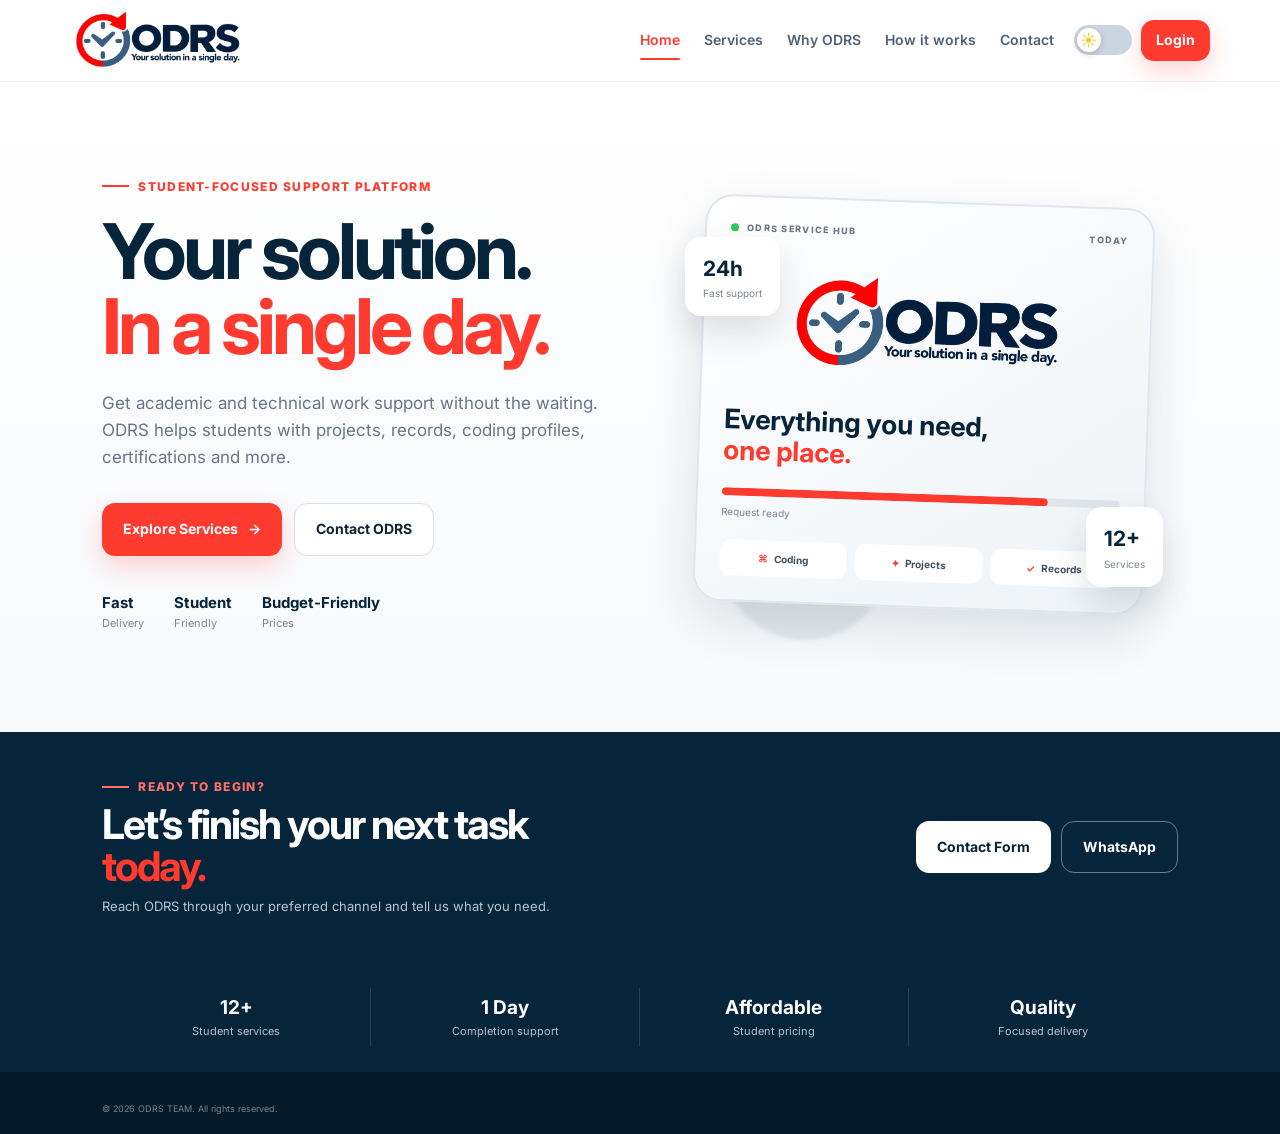
==== index.html @ 4b434875 "Update index.html" ====
<!DOCTYPE html>
<html lang="en">
<head>
  <meta charset="UTF-8" />
  <meta name="viewport" content="width=device-width, initial-scale=1.0" />
  <meta name="description" content="ODRS Team — fast, affordable academic and technical support for students." />
  <title>ODRS TEAM | Home</title>
  <link rel="icon" href="favicon.ico" />
  <link rel="preconnect" href="https://fonts.googleapis.com">
  <link rel="preconnect" href="https://fonts.gstatic.com" crossorigin>
  <link href="https://fonts.googleapis.com/css2?family=Inter:wght@400;500;600;700;800&display=swap" rel="stylesheet">
  <link rel="stylesheet" href="landing.css" />
</head>
<body>
<!-- ODRS OFFICE CLOSED NOTICE -->
<script>
  const SHOW_ODRS_CLOSED_NOTICE = false;
</script>

<div id="odrsClosedNotice" class="odrs-closed-notice"
     style="display: none;">

  <div class="odrs-closed-content">
    <h1>ODRS OFFICE CLOSED</h1>

    <p>Our office is temporarily closed.</p>

    <img
      src="ODRS Office Closed Sign.png"
      alt="ODRS Office Closed Sign"
      class="odrs-closed-image"
    >

    <p class="odrs-closed-message">
      Thank you for your understanding.
    </p>
  </div>

</div>

<script>
  if (SHOW_ODRS_CLOSED_NOTICE) {
    document.getElementById("odrsClosedNotice").style.display = "flex";
  }
</script>
<!-- END -->
  
  
  <header class="site-header" id="top">
    <a class="brand" href="index.html" aria-label="ODRS home">
      <img src="logo.png" id="headerLogo" alt="ODRS logo" />
    </a>

    <nav class="desktop-nav" aria-label="Main navigation">
      <a href="/services">Services</a>
      <a href="/why-odrs">Why ODRS</a>
      <a href="/how-it-works">How it works</a>
      <a href="/contact">Contact</a>
    </nav>

    <div class="header-actions">
      <!-- Dark Mode -->
      <button class="theme-toggle" id="themeToggle" aria-label="Toggle dark mode">
      <span class="toggle-circle"></span>
    </button>
      <!-- Login -->
      <a class="btn btn-primary btn-small"
         href="https://odrs-company-io.vercel.app/login">
         Login
      </a>
      <!-- Mobile Menu -->
      <button class="menu-toggle" id="menuToggle" aria-label="Open menu">☰</button>
    </div>
  </header>

  <main>
    <section class="hero">
      <div class="hero-copy reveal">
        <div class="eyebrow"><span></span>Student-focused support platform</div>
        <h1>Your solution.<br><em>In a single day.</em></h1>
        <p>Get academic and technical work support without the waiting. ODRS helps students with projects, records, coding profiles, certifications and more.</p>

        <div class="hero-buttons">
          <a class="btn btn-primary" href="services.html">Explore Services <span>→</span></a>
          <a class="btn btn-ghost" href="contact.html">Contact ODRS</a>
        </div>

        <div class="trust-row">
          <div><strong>Fast</strong><span>Delivery</span></div>
          <div><strong>Student</strong><span>Friendly</span></div>
          <div><strong>Budget-Friendly</strong><span>Prices</span></div>
        </div>
      </div>

      <div class="hero-visual reveal">
        <div class="orb orb-one"></div>
        <div class="orb orb-two"></div>

        <div class="hero-card main-card">
          <div class="card-top">
            <span class="status-dot"></span>
            <span>ODRS SERVICE HUB</span>
            <span class="mini-date">TODAY</span>
          </div>

          <div class="hero-logo-wrap">
            <img src="logo.png" id="heroLogo" alt="ODRS" />
          </div>

          <h3>Everything you need,<br><span>one place.</span></h3>
          <div class="progress"><span style="width:82%"></span></div>
          <div class="progress-label"><span>Request ready</span><b>82%</b></div>

          <div class="mini-services">
            <div><span>⌘</span> Coding</div>
            <div><span>✦</span> Projects</div>
            <div><span>✓</span> Records</div>
          </div>
        </div>

        <div class="floating-card float-a">
          <b>24h</b>
          <span>Fast support</span>
        </div>

        <div class="floating-card float-b">
          <b>12+</b>
          <span>Services</span>
        </div>
      </div>
      
    </section>
    <section class="cta" id="contact">
      <div class="cta-inner reveal">
        <div>
          <div class="eyebrow"><span></span> Ready to begin?</div>
          <h2>Let’s finish your next task<br><em>today.</em></h2>
          <p>Reach ODRS through your preferred channel and tell us what you need.</p>
        </div>

        <div class="cta-actions">
          <a class="btn btn-white" href="https://odrs-contact-form.vercel.app/">Contact Form</a>
          <a class="btn btn-outline-white" href="https://wa.me/918940833101" target="_blank" rel="noopener noreferrer">WhatsApp</a>
        </div>
      </div>
    </section>
    
    <section class="stats-strip">
      <div><strong>12+</strong><span>Student services</span></div>
      <div><strong>1 Day</strong><span>Completion support</span></div>
      <div><strong>Affordable</strong><span>Student pricing</span></div>
      <div><strong>Quality</strong><span>Focused delivery</span></div>
    </section>
  </main>

  <footer class="footer">
    <p class="copyright">© 2026 ODRS TEAM. All rights reserved.</p>
  </footer>

  <script src="script.js"></script>
</body>
</html>
---- landing.css ----
:root {
  --navy: #06243a;
  --navy2: #0b314c;
  --red: #ff3b30;
  --red2: #ff5b52;
  --ink: #122235;
  --muted: #687586;
  --bg: #f7f9fc;
  --card: #fff;
  --line: #e6ebf1;
  --shadow: 0 22px 55px rgba(8, 31, 49, 0.11);
  --radius: 22px;
}

* {
  box-sizing: border-box;
}

html {
  scroll-behavior: smooth;
}

body {
  margin: 0;
  font-family: Inter, Arial, sans-serif;
  color: var(--ink);
  background: var(--bg);
  line-height: 1.6;
}

a {
  text-decoration: none;
  color: inherit;
}

button {
  font: inherit;
}

/* =========================
   HEADER
========================= */

.site-header {
  position: sticky;
  top: 0;
  z-index: 50;
  height: 82px;
  display: flex;
  align-items: center;
  justify-content: space-between;
  padding: 0 5.5%;
  background: rgba(255, 255, 255, 0.9);
  backdrop-filter: blur(18px);
  border-bottom: 1px solid rgba(230, 235, 241, 0.75);
}

.brand img {
  width: 175px;
  height: auto;
  display: block;
}

.desktop-nav {
  display: flex;
  gap: 24px;
  margin-left: auto;
  margin-right: 20px;
}

.desktop-nav a {
  font-size: 14px;
  font-weight: 600;
  color: #526174;
  transition: 0.2s;
}

.desktop-nav a:hover {
  color: var(--red);
}

.header-actions {
  display: flex;
  align-items: center;
  gap: 9px;
}

.menu-toggle {
  display: none;
  border: 0;
  background: transparent;
  cursor: pointer;
  font-size: 25px;
  padding: 0;
}

/* =========================
   BUTTONS
========================= */

.btn {
  display: inline-flex;
  align-items: center;
  justify-content: center;
  gap: 10px;
  border-radius: 13px;
  padding: 14px 21px;
  font-weight: 700;
  font-size: 14px;
  transition:
    transform 0.2s,
    box-shadow 0.2s,
    background 0.2s;
}

.btn:hover {
  transform: translateY(-2px);
}

.btn-primary {
  background: var(--red);
  color: #fff;
  box-shadow: 0 10px 25px rgba(255, 59, 48, 0.22);
}

.btn-primary:hover {
  background: #ed2d23;
}

.btn-small {
  padding: 9px 15px;
}

.btn-ghost {
  border: 1px solid #d7dfe7;
  background: #fff;
}

.btn-white {
  background: #fff;
  color: var(--navy);
}

.btn-outline-white {
  border: 1px solid rgba(255, 255, 255, 0.4);
  color: #fff;
}

/* =========================
   HERO
========================= */

.hero {
  min-height: 650px;
  display: grid;
  grid-template-columns: 1.02fr 0.98fr;
  align-items: center;
  gap: 40px;
  padding: 70px 8% 75px;
  overflow: hidden;
  background: linear-gradient(180deg, #fff 0%, #f7f9fc 100%);
}

.eyebrow {
  display: flex;
  align-items: center;
  gap: 9px;
  color: var(--red);
  font-size: 12px;
  font-weight: 800;
  letter-spacing: 1.3px;
  text-transform: uppercase;
}

.eyebrow span {
  width: 27px;
  height: 2px;
  background: var(--red);
  display: inline-block;
}

.hero h1 {
  font-size: clamp(48px, 6vw, 82px);
  line-height: 0.98;
  letter-spacing: -4px;
  margin: 18px 0 25px;
  color: var(--navy);
}

em {
  font-style: normal;
  color: var(--red);
}

.hero-copy > p {
  max-width: 590px;
  color: var(--muted);
  font-size: 17px;
}

.hero-buttons {
  display: flex;
  gap: 12px;
  margin: 32px 0;
}

.trust-row {
  display: flex;
  gap: 30px;
  margin-top: 35px;
}

.trust-row div {
  display: flex;
  flex-direction: column;
}

.trust-row strong {
  font-size: 15px;
  color: var(--navy);
}

.trust-row span {
  font-size: 11px;
  color: #7b8795;
}

/* =========================
   HERO VISUAL
========================= */

.hero-visual {
  height: 480px;
  position: relative;
  display: flex;
  align-items: center;
  justify-content: center;
}

.orb {
  position: absolute;
  border-radius: 50%;
  filter: blur(2px);
}

.orb-one {
  width: 360px;
  height: 360px;
  background: rgba(255, 59, 48, 0.09);
  top: 50px;
  right: 30px;
}

.orb-two {
  width: 170px;
  height: 170px;
  background: rgba(6, 36, 58, 0.08);
  bottom: 5px;
  left: 50px;
}

.hero-card {
  position: relative;
  z-index: 2;
}

.main-card {
  width: min(450px, 90%);
  padding: 24px;
  border: 2px solid #dfe6ee;
  border-radius: 28px;
  background: linear-gradient(145deg, #fff, #eef3f7);
  box-shadow: 0 20px 50px rgba(8, 31, 49, 0.12);
  transform: rotate(2deg);
}

.card-top {
  display: flex;
  align-items: center;
  gap: 8px;
  font-size: 9px;
  font-weight: 800;
  letter-spacing: 1.3px;
  color: #6d7885;
}

.status-dot {
  width: 8px;
  height: 8px;
  border-radius: 50%;
  background: #35c759;
}

.mini-date {
  margin-left: auto;
}

.hero-logo-wrap {
  height: 145px;
  display: flex;
  align-items: center;
  justify-content: center;
  margin: 12px 0;
}

.hero-logo-wrap img {
  width: 280px;
  max-width: 90%;
  height: auto;
}

.main-card h3 {
  font-size: 27px;
  line-height: 1.15;
  color: var(--navy);
  margin: 8px 0 22px;
}

.main-card h3 span {
  color: var(--red);
}

.progress {
  height: 8px;
  border-radius: 20px;
  background: #dfe5ea;
  overflow: hidden;
}

.progress span {
  height: 100%;
  display: block;
  background: var(--red);
  border-radius: 20px;
}

.progress-label {
  display: flex;
  justify-content: space-between;
  margin: 8px 0 20px;
  font-size: 10px;
  color: #788493;
}

.mini-services {
  display: grid;
  grid-template-columns: repeat(3, 1fr);
  gap: 8px;
}

.mini-services div {
  padding: 10px 8px;
  background: #fff;
  border-radius: 11px;
  font-size: 10px;
  font-weight: 700;
  color: #425162;
  text-align: center;
}

.mini-services span {
  color: var(--red);
  margin-right: 4px;
}

/* =========================
   FLOATING CARDS
========================= */

.floating-card {
  position: absolute;
  z-index: 4;
  padding: 15px 18px;
  border-radius: 16px;
  background: #fff;
  box-shadow: 0 16px 35px rgba(8, 31, 49, 0.13);
  display: flex;
  flex-direction: column;
}

.floating-card b {
  font-size: 21px;
  color: var(--navy);
}

.floating-card span {
  font-size: 10px;
  color: #7a8793;
}

.float-a {
  top: 72px;
  left: 15px;
}

.float-b {
  bottom: 58px;
  right: 15px;
}

/* =========================
   STATS
========================= */

.stats-strip {
  display: grid;
  grid-template-columns: repeat(4, 1fr);
  padding: 26px 8%;
  background: var(--navy);
  color: #fff;
}

.stats-strip div {
  padding: 5px 25px;
  border-right: 1px solid rgba(255, 255, 255, 0.13);
  display: flex;
  flex-direction: column;
  align-items: center;
}

.stats-strip div:last-child {
  border: 0;
}

.stats-strip strong {
  font-size: 19px;
}

.stats-strip span {
  font-size: 11px;
  color: #b6c3cf;
}

/* =========================
   GENERAL SECTIONS
========================= */

.section {
  padding: 105px 8%;
}

.section-heading {
  display: flex;
  justify-content: space-between;
  align-items: end;
  gap: 40px;
  margin-bottom: 48px;
}

.section-heading h2,
.why-copy h2 {
  font-size: clamp(35px, 4vw, 54px);
  line-height: 1.04;
  letter-spacing: -2.5px;
  margin: 12px 0 0;
  color: var(--navy);
}

.section-heading > p {
  max-width: 430px;
  color: var(--muted);
  font-size: 14px;
}

/* =========================
   SERVICES
========================= */

.service-grid {
  display: grid;
  grid-template-columns: repeat(4, 1fr);
  gap: 18px;
}

.service-card {
  min-height: 245px;
  position: relative;
  padding: 27px;
  border-radius: var(--radius);
  background: var(--card);
  border: 1px solid var(--line);
  box-shadow: 0 8px 30px rgba(8, 31, 49, 0.04);
  transition: 0.25s;
  overflow: hidden;
}

.service-card:hover {
  transform: translateY(-6px);
  box-shadow: var(--shadow);
  border-color: #dce4eb;
}

.service-card.featured {
  background: var(--navy);
  color: #fff;
}

.service-card.featured h3,
.service-card.featured p {
  color: #fff;
}

.service-card.featured p {
  color: #bdcbd6;
}

.service-icon {
  width: 46px;
  height: 46px;
  display: flex;
  align-items: center;
  justify-content: center;
  border-radius: 14px;
  background: #fff0ef;
  color: var(--red);
  font-size: 21px;
  font-weight: 800;
}

.featured .service-icon {
  background: rgba(255, 255, 255, 0.1);
}

.service-no {
  position: absolute;
  right: 25px;
  top: 28px;
  font-size: 10px;
  font-weight: 800;
  color: #9aa6b2;
}

.featured .service-no {
  color: #7e96a9;
}

.service-card h3 {
  margin: 28px 0 8px;
  font-size: 18px;
  color: var(--navy);
}

.service-card p {
  font-size: 12px;
  color: var(--muted);
  margin: 0 0 18px;
}

.service-card a {
  font-size: 11px;
  font-weight: 800;
  color: var(--red);
}

/* =========================
   WHY SECTION
========================= */

.why {
  display: grid;
  grid-template-columns: 0.9fr 1.1fr;
  align-items: center;
  gap: 100px;
  background: #fff;
}

.why-visual {
  min-height: 470px;
  position: relative;
  display: flex;
  align-items: center;
  justify-content: center;
}

.why-logo {
  width: 390px;
  height: 390px;
  object-fit: contain;
  display: block;
}

.why-badge {
  position: absolute;
  right: 3%;
  bottom: 45px;
  z-index: 5;

  display: flex;
  flex-direction: column;
  align-items: center;

  padding: 10px 22px 12px;
  border-radius: 8px;

  background: var(--red);
  color: #fff;

  transform: rotate(-6deg);

  box-shadow: 0 14px 28px rgba(255, 59, 48, 0.28);
}

/* ONE DAY */
.why-badge small {
  background: #fff;
  color: var(--navy);

  padding: 5px 18px;
  border-radius: 6px;

  font-size: 12px;
  font-weight: 800;
  letter-spacing: 1px;

  margin-bottom: 3px;

  transform: rotate(2deg);
}

/* ONE SOLUTION */
.why-badge strong {
  font-size: 20px;
  font-weight: 900;
  letter-spacing: -0.5px;
  white-space: nowrap;
}

.why-copy > p {
  max-width: 560px;
  color: var(--muted);
  font-size: 14px;
  margin: 22px 0 30px;
}

.benefit {
  display: flex;
  gap: 22px;
  padding: 19px 0;
  border-top: 1px solid var(--line);
}

.benefit > span {
  font-size: 11px;
  font-weight: 800;
  color: var(--red);
  padding-top: 4px;
}

.benefit h3 {
  margin: 0 0 3px;
  font-size: 15px;
  color: var(--navy);
}

.benefit p {
  margin: 0;
  font-size: 12px;
  color: var(--muted);
}

/* =========================
   CENTERED SECTION
========================= */

.centered {
  display: block;
  text-align: center;
}

.centered .eyebrow {
  justify-content: center;
}

.centered > p {
  margin: 18px auto 0;
}

/* =========================
   PROCESS
========================= */

.process {
  background: var(--bg);
}

.steps {
  display: grid;
  grid-template-columns: repeat(3, 1fr);
  gap: 20px;
  max-width: 1000px;
  margin: auto;
}

.step {
  position: relative;
  padding: 35px;
  border-radius: 20px;
  background: #fff;
  border: 1px solid var(--line);
}

.step span {
  font-size: 11px;
  font-weight: 800;
  color: var(--red);
}

.step h3 {
  color: var(--navy);
  font-size: 18px;
  margin: 28px 0 7px;
}

.step p {
  font-size: 12px;
  color: var(--muted);
  margin: 0;
}

/* =========================
   CTA
========================= */

.cta {
  padding: 45px 8%;
  background: var(--navy);
}

.cta-inner {
  max-width: 1150px;
  margin: auto;
  display: flex;
  align-items: center;
  justify-content: space-between;
  gap: 30px;
}

.cta h2 {
  font-size: clamp(30px, 3.2vw, 45px);
  line-height: 1.02;
  letter-spacing: -2px;
  color: #fff;
  margin: 8px 0;
}

.cta p {
  color: #b7c5d0;
  font-size: 13px;
  margin: 8px 0 0;
}

.cta .eyebrow {
  color: #ff7168;
}

.cta .eyebrow span {
  background: #ff7168;
}

.cta-actions {
  display: flex;
  gap: 10px;
}

/* =========================
   FOOTER
========================= */

.footer {
  padding: 25px 8% 18px;
  background: #041a2a;
  color: #fff;
  display: grid;
  grid-template-columns: 1fr 1fr;
  gap: 20px;
}

.footer-brand img {
  width: 110px;
  filter: brightness(0) invert(1);
  opacity: 0.95;
}

.footer-brand p {
  font-size: 10px;
  color: #9caebb;
}

.footer-links {
  display: flex;
  justify-content: flex-end;
  align-items: start;
  gap: 20px;
  flex-wrap: wrap;
}

.footer-links a {
  font-size: 10px;
  color: #b8c5d0;
}

.copyright {
  grid-column: 1 / -1;
  border-top: none;
  padding-top: 5px;
  margin: 0;
  color: #718594;
  font-size: 9px;
}

/* =========================
   ANIMATION
========================= */

.reveal {
  opacity: 0;
  transform: translateY(24px);
  transition:
    opacity 0.7s ease,
    transform 0.7s ease;
}

.reveal.visible {
  opacity: 1;
  transform: none;
}

/* =========================
   DARK MODE
========================= */

body.dark {
  --bg: #081723;
  --card: #0e2434;
  --ink: #edf4f8;
  --muted: #9badba;
  --line: #1c3445;
}

body.dark .site-header {
  background: rgba(6, 24, 36, 0.9);
  border-color: #1c3445;
}

body.dark .desktop-nav a,
body.dark .theme-toggle {
  color: #bdcbd4;
}

body.dark .hero {
  background: linear-gradient(180deg, #071a28, #081723);
}

body.dark .btn-ghost {
  background: #0e2434;
  color: #fff;
  border-color: #254052;
}

body.dark .main-card {
  background: linear-gradient(145deg, #102b3e, #0a1e2d);
  border: 2px solid #00d4ff;
  box-shadow: 0 0 25px rgba(0, 212, 255, 0.15);
}

body.dark .mini-services div {
  background: #0a1d2c;
  color: #d7e1e7;
}

body.dark .why {
  background: #0b1d2b;
}

/* =========================
   RESPONSIVE — TABLET
========================= */

@media (max-width: 1000px) {
  .desktop-nav {
    gap: 14px;
    margin-right: 10px;
  }

  .hero {
    grid-template-columns: 1fr;
    padding-top: 55px;
  }

  .hero-copy {
    text-align: center;
  }

  .hero-copy .eyebrow,
  .trust-row {
    justify-content: center;
  }

  .hero-copy > p {
    margin-left: auto;
    margin-right: auto;
  }

  .hero-buttons {
    justify-content: center;
  }

  .hero-visual {
    height: 430px;
  }

  .service-grid {
    grid-template-columns: repeat(2, 1fr);
  }

  .why {
    grid-template-columns: 1fr;
    gap: 30px;
  }

  .why-visual {
    min-height: 400px;
  }

  .why-copy {
    max-width: 700px;
    margin: auto;
  }

  .cta-inner {
    display: block;
    text-align: center;
  }

  .cta-actions {
    justify-content: center;
    margin-top: 28px;
  }
}

/* =========================
   RESPONSIVE — MOBILE
========================= */

@media (max-width: 700px) {
  .site-header {
    height: 68px;
    padding: 0 5%;
  }

  .desktop-nav {
    display: none;
  }

  .menu-toggle {
    display: block;
  }

  .header-actions .btn {
    display: inline-flex;
    padding: 9px 14px;
    font-size: 13px;
  }

  .theme-toggle {
    display: block;
    width: 58px;
    height: 30px;
  }
  
  .hero {
    padding: 48px 5% 55px;
  }

  .hero h1 {
    font-size: 52px;
    letter-spacing: -3px;
  }

  .hero-copy > p {
    font-size: 15px;
  }

  .trust-row {
    gap: 18px;
  }

  .hero-visual {
    height: 390px;
  }

  .main-card {
    width: 92%;
  }

  .float-a {
    left: 0;
    top: 25px;
  }

  .float-b {
    right: 0;
    bottom: 20px;
  }

  .stats-strip {
    grid-template-columns: repeat(2, 1fr);
    padding: 18px 5%;
  }

  .stats-strip div {
    border: 0;
    padding: 10px;
  }

  .section {
    padding: 75px 5%;
  }

  .section-heading {
    display: block;
  }

  .section-heading > p {
    margin-top: 20px;
  }

  .service-grid {
    grid-template-columns: 1fr;
  }

  .why-visual {
    min-height: 350px;
  }

  .why-logo {
    width: 280px;
    height: 280px;
  }
  
  .why-badge {
    right: 0;
    bottom: 15px;
    padding: 8px 16px 10px;
  }

  .why-badge small {
    font-size: 9px;
    padding: 4px 12px;
  }

  .why-badge strong {
    font-size: 15px;
  }

  .steps {
    grid-template-columns: 1fr;
  }

  .cta {
    padding: 60px 5%;
  }

  .footer {
    grid-template-columns: 1fr;
    padding: 40px 5%;
  }

  .footer-links {
    justify-content: flex-start;
  }

  .copyright {
    grid-column: auto;
  }

  .hero-buttons {
    flex-wrap: wrap;
  }
}

/* =========================
   THEME TOGGLE
========================= */

.theme-toggle {
  width: 58px;
  height: 30px;
  padding: 0;
  border: none;
  border-radius: 30px;
  background: #cbd5e1;
  position: relative;
  cursor: pointer;
  flex-shrink: 0;
  transition: background 0.3s ease;
}

/* White circular knob */
.theme-toggle::after {
  content: "☀";
  position: absolute;

  width: 24px;
  height: 24px;

  top: 3px;
  left: 3px;

  display: flex;
  align-items: center;
  justify-content: center;

  border-radius: 50%;
  background: #ffffff;

  color: #facc15;
  font-size: 16px;
  line-height: 1;

  box-shadow: 0 2px 6px rgba(0, 0, 0, 0.18);

  transition:
    transform 0.3s ease,
    color 0.3s ease;
}

/* Remove the old outside icon */
.theme-toggle::before {
  display: none;
}

/* =========================
   DARK MODE
========================= */

body.dark .theme-toggle {
  background: #334155;
}

body.dark .theme-toggle::after {
  content: "☾";
  transform: translateX(28px);
  color: #64748b;
}
/* =========================
   DARK MODE TEXT FIX
========================= */

body.dark {
  color: #ffffff;
}

/* Main hero text */
body.dark .hero-copy h1 {
  color: #ffffff;
}

body.dark .hero-copy h1 em {
  color: #ff3b30;
}

body.dark .hero-copy p {
  color: #b8c7d4;
}

/* Trust row */
body.dark .trust-row strong {
  color: #ffffff;
}

body.dark .trust-row span {
  color: #9badba;
}

/* Hero card */
body.dark .main-card h3 {
  color: #ffffff;
}

body.dark .main-card h3 span {
  color: #ff3b30;
}

body.dark .card-top span {
  color: #9badba;
}

body.dark .progress-label {
  color: #9badba;
}

body.dark .mini-services div {
  color: #ffffff;
}

/* Floating cards */
body.dark .floating-card b {
  color: #06243a;
}

body.dark .floating-card span {
  color: #687586;
}

/* CTA */
body.dark .cta h2 {
  color: #ffffff;
}

body.dark .cta p {
  color: #b8c7d4;
}

/* Stats */
body.dark .stats-strip strong {
  color: #ffffff;
}

body.dark .stats-strip span {
  color: #9badba;
}

/* Navigation */
body.dark .desktop-nav a {
  color: #c5d1da;
}

body.dark .desktop-nav a:hover,
body.dark .desktop-nav a[aria-current="page"] {
  color: #ff3b30 !important;
}

/* =========================
   DARK MODE - TEXT VISIBILITY FIX
========================= */

/* Section main heading */
body.dark .section-heading h2 {
  color: #ffffff !important;
}

body.dark .section-heading h2 em {
  color: #ff3b30 !important;
}

/* Section description */
body.dark .section-heading > p {
  color: #b8c7d4 !important;
}

/* ALL SERVICE CARD HEADINGS */
body.dark .service-card h3 {
  color: #ffffff !important;
}

/* ALL SERVICE CARD DESCRIPTIONS */
body.dark .service-card p {
  color: #b8c7d4 !important;
}

/* Service numbers */
body.dark .service-card .service-no {
  color: #9badba !important;
}

/* Request service links */
body.dark .service-card a {
  color: #ff3b30 !important;
}

/* Service icons/numbers remain visible */
body.dark .service-icon {
  color: #ff3b30 !important;
}

/* =========================
   FINAL WHY SECTION FIX
========================= */

/* Benefit numbers */
.benefit > span {
  font-size: 16px !important;
  font-weight: 800;
  color: var(--red) !important;
  padding-top: 4px;
  min-width: 26px;
}

/* Dark mode benefit numbers */
body.dark .benefit > span {
  color: #ff3b30 !important;
}

/* Dark mode - "Support that keeps things" */
body.dark .why-copy h2 {
  color: #ffffff !important;
}

body.dark .why-copy h2 em {
  color: #ff3b30 !important;
}


/* =========================
   FINAL DARK MODE FIXES
========================= */

/* Red section labels */
body.dark .cta .eyebrow,
body.dark .cta .eyebrow span,
body.dark .section .eyebrow,
body.dark .why .eyebrow {
  color: #ff3b30 !important;
}

body.dark .cta .eyebrow span,
body.dark .section .eyebrow span,
body.dark .why .eyebrow span {
  background: #ff3b30 !important;
}

/* Benefit numbers */
.benefit > span {
  font-size: 16px !important;
  font-weight: 800;
  color: #ff3b30 !important;
  padding-top: 4px;
  min-width: 26px;
}

/* Benefit titles */
body.dark .benefit strong {
  color: #ffffff !important;
}

/* Benefit descriptions */
body.dark .benefit p {
  color: #b8c7d4 !important;
}

/* Support heading */
body.dark .why-copy h2 {
  color: #ffffff !important;
}

body.dark .why-copy h2 em {
  color: #ff3b30 !important;
}






/* FULL-SCREEN ODRS CLOSED NOTICE */
.odrs-closed-notice {
    position: fixed;
    inset: 0;
    z-index: 9999999;

    display: flex;
    align-items: center;
    justify-content: center;

    width: 100%;
    height: 100%;
    padding: 20px;
    box-sizing: border-box;
    overflow-y: auto;

    /* Completely opaque background */
    background: #071b32;
    opacity: 1;
}

/* Notice content */
.odrs-closed-content {
    width: 100%;
    max-width: 1100px;
    margin: auto;
    text-align: center;
    color: #ffffff;
}

.odrs-closed-content h1 {
    color: #ff3838;
    font-size: clamp(26px, 4vw, 52px);
    font-weight: 800;
    margin: 0 0 16px;
}

.odrs-closed-content p {
    color: #ffffff;
    font-size: 18px;
    margin: 12px 0 24px;
}

.odrs-closed-image {
    display: block;
    width: 100%;
    max-width: 1000px;
    max-height: 65vh;
    object-fit: contain;
    margin: 0 auto;
}

@media (max-width: 600px) {
    .odrs-closed-notice {
        padding: 12px;
    }

    .odrs-closed-image {
        max-height: 60vh;
    }
}
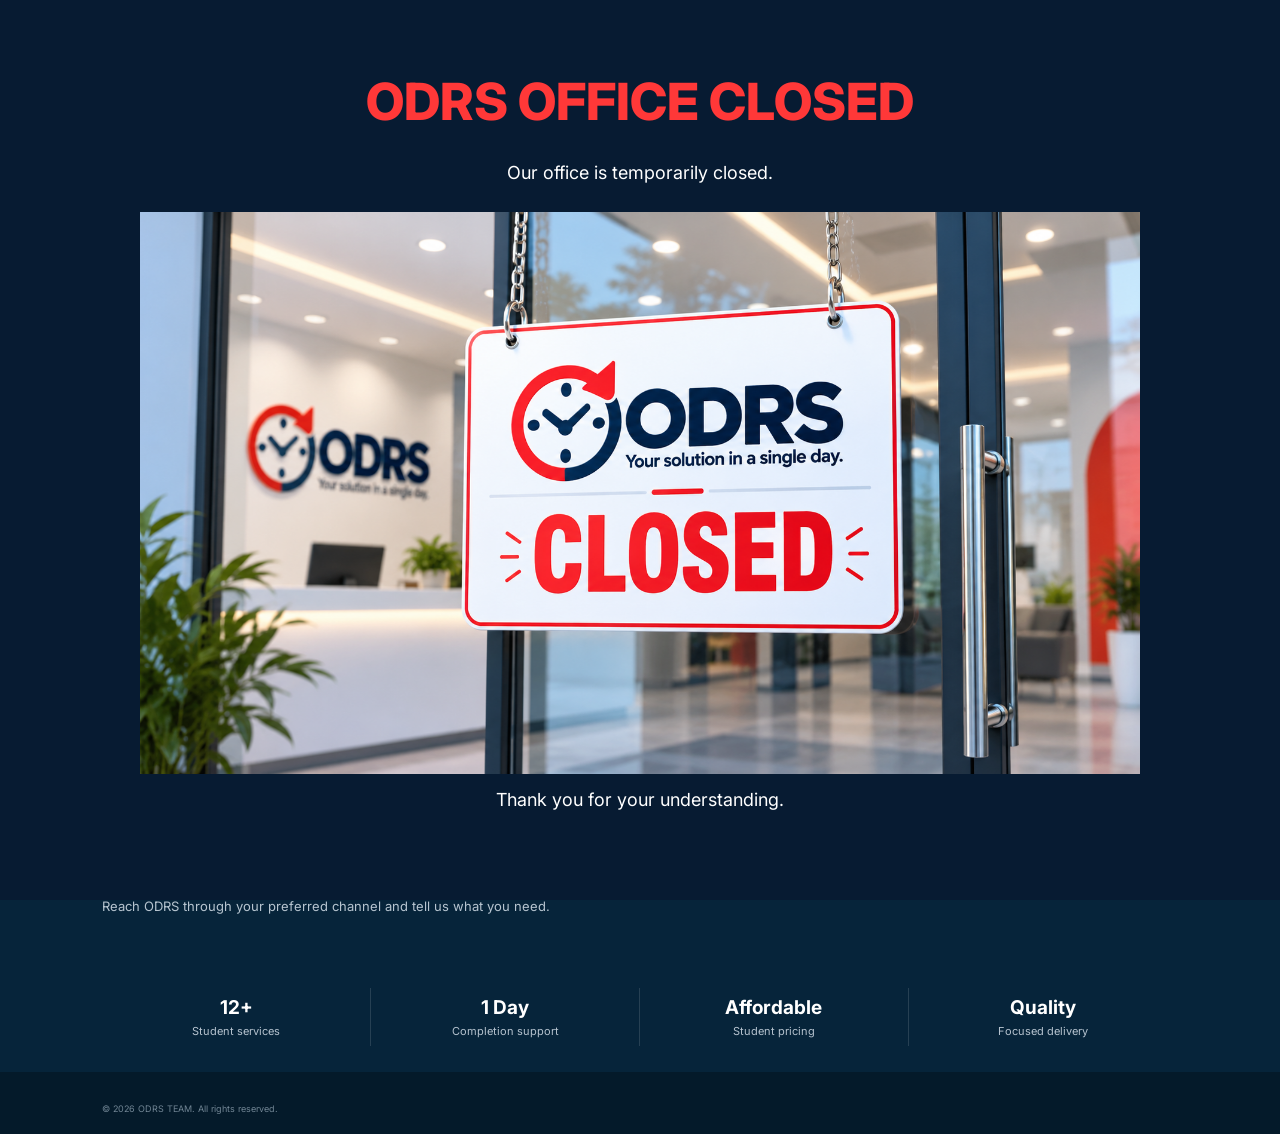
==== commit bf7d8a39: "Update index.html" ====
--- a/index.html
+++ b/index.html
@@ -14,7 +14,7 @@
 <body>
 <!-- ODRS OFFICE CLOSED NOTICE -->
 <script>
-  const SHOW_ODRS_CLOSED_NOTICE = false;
+  const SHOW_ODRS_CLOSED_NOTICE = true;
 </script>
 
 <div id="odrsClosedNotice" class="odrs-closed-notice"
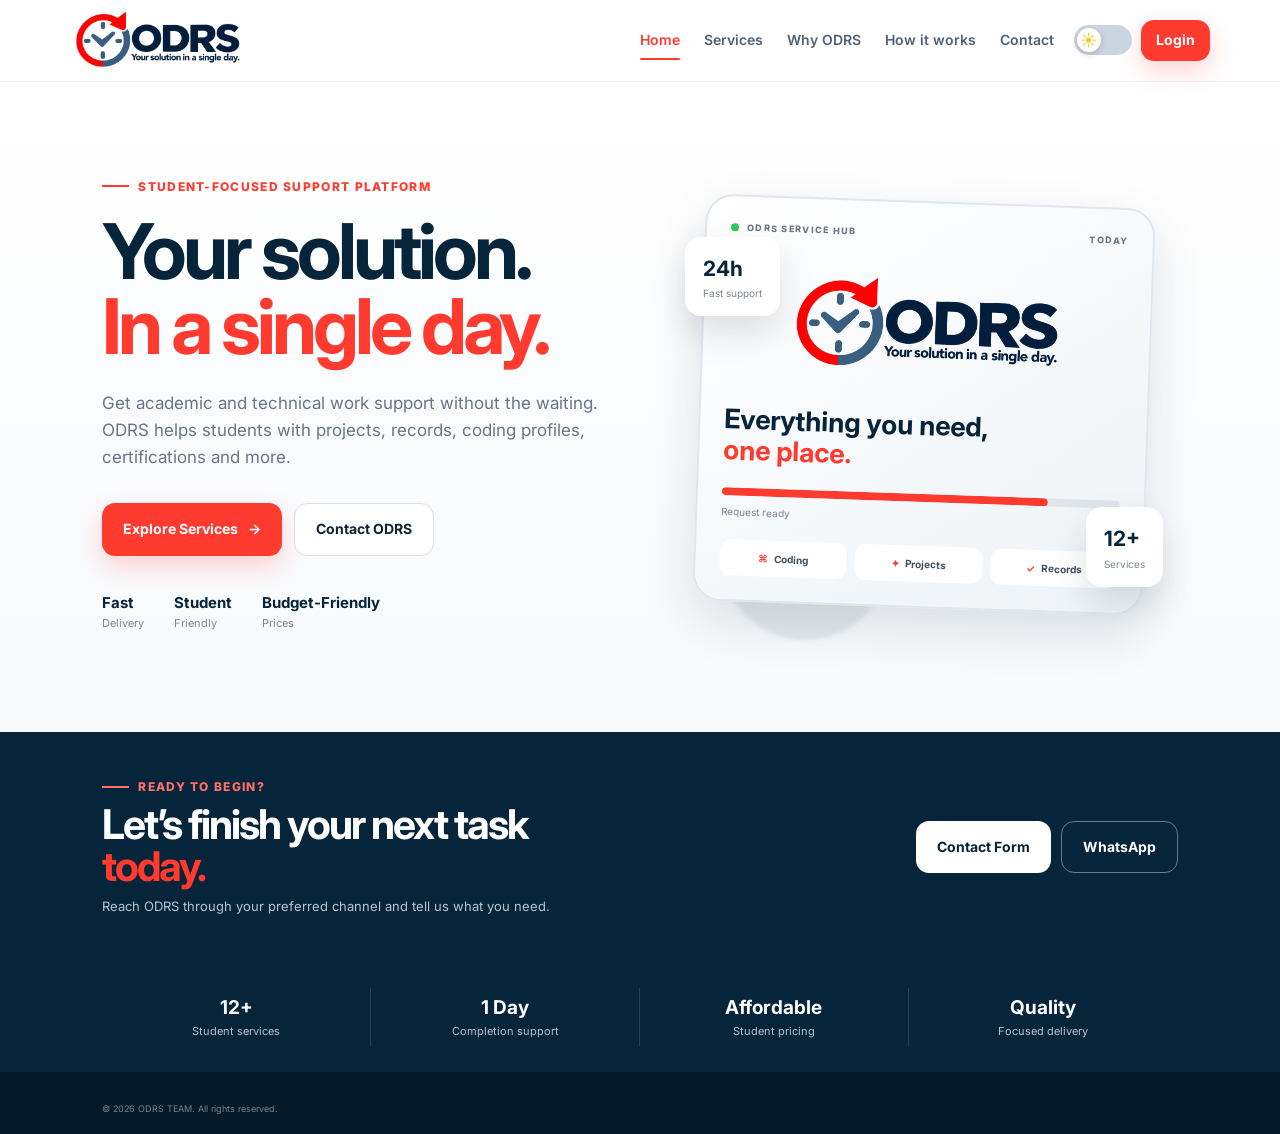
==== commit 71bd2c55: "Update index.html" ====
--- a/index.html
+++ b/index.html
@@ -14,7 +14,7 @@
 <body>
 <!-- ODRS OFFICE CLOSED NOTICE -->
 <script>
-  const SHOW_ODRS_CLOSED_NOTICE = true;
+  const SHOW_ODRS_CLOSED_NOTICE = false;
 </script>
 
 <div id="odrsClosedNotice" class="odrs-closed-notice"
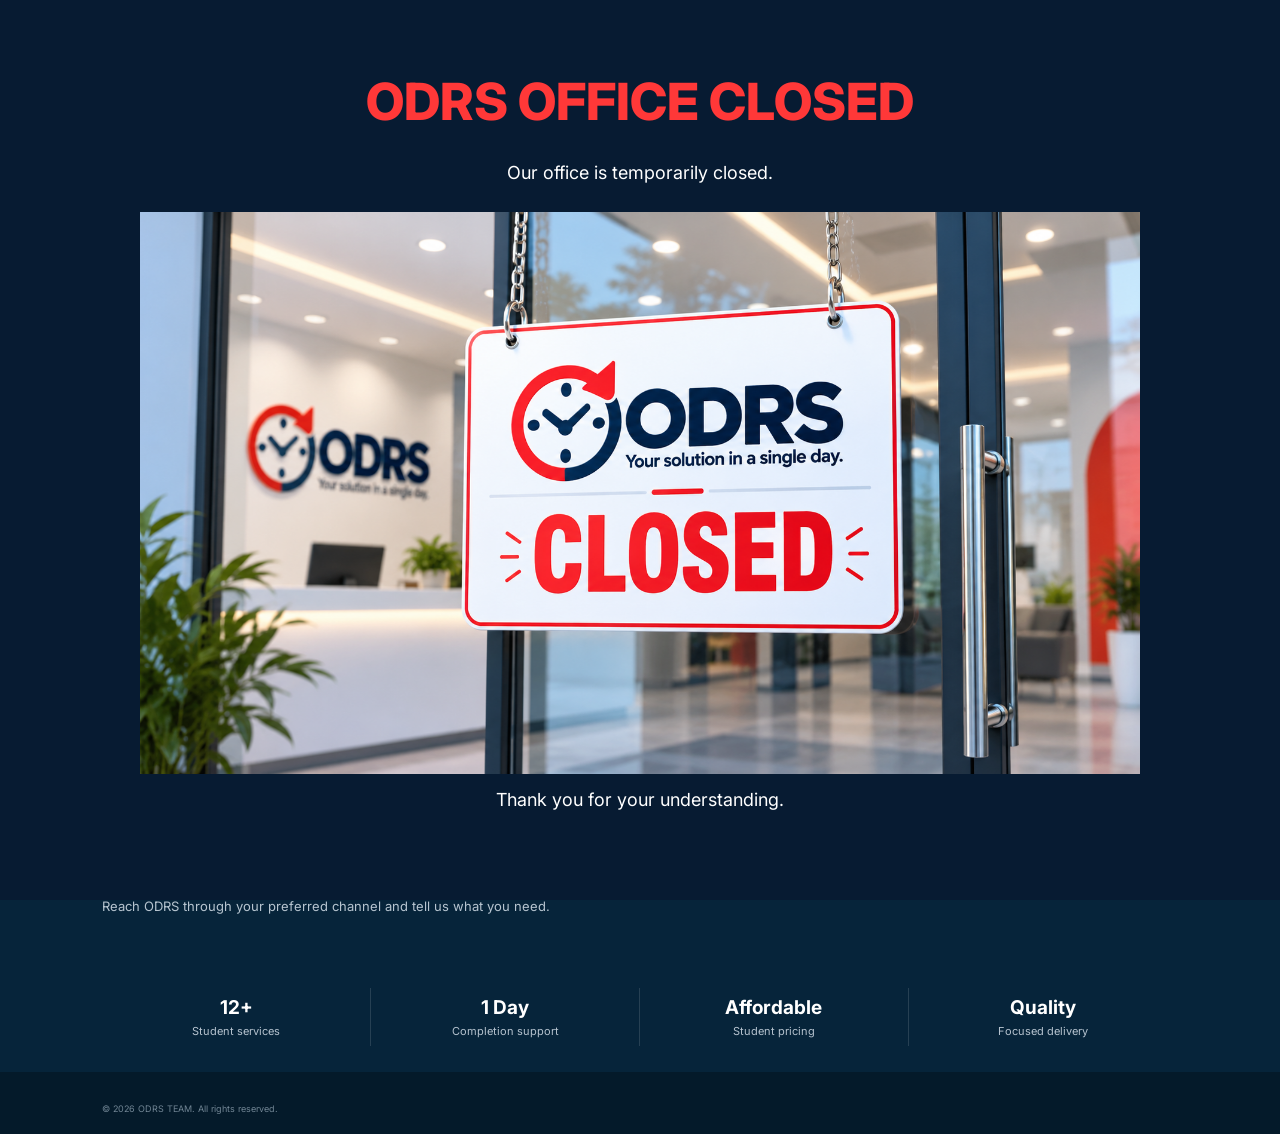
==== commit ca40f53c: "Update index.html" ====
--- a/index.html
+++ b/index.html
@@ -14,7 +14,7 @@
 <body>
 <!-- ODRS OFFICE CLOSED NOTICE -->
 <script>
-  const SHOW_ODRS_CLOSED_NOTICE = false;
+  const SHOW_ODRS_CLOSED_NOTICE = true;
 </script>
 
 <div id="odrsClosedNotice" class="odrs-closed-notice"
@@ -156,7 +156,87 @@
   <footer class="footer">
     <p class="copyright">© 2026 ODRS TEAM. All rights reserved.</p>
   </footer>
-
-  <script src="script.js"></script>
+  
+  <!-- Warning Popup -->
+<div id="warningPopup" class="warning-popup">
+    <div class="warning-box">
+        <div class="warning-icon">⚠️</div>
+        <h2>ODRS SECURITY WARNING</h2>
+        <p>Unauthorized inspection or source viewing is not allowed.</p>
+        <button onclick="closeWarning()">OK</button>
+    </div>
+</div>
+
+<style>
+.warning-popup{
+    display:none;
+    position:fixed;
+    top:0;
+    left:0;
+    width:100%;
+    height:100%;
+    background:rgba(0,0,0,0.7);
+    justify-content:center;
+    align-items:center;
+    z-index:99999;
+}
+.warning-box{
+    background:#fff;
+    padding:25px;
+    border-radius:15px;
+    text-align:center;
+    width:350px;
+    box-shadow:0 0 25px rgba(0,0,0,0.3);
+}
+.warning-icon{
+    font-size:60px;
+}
+.warning-box h2{
+    color:#e53935;
+    margin:10px 0;
+}
+.warning-box p{
+    color:#555;
+}
+.warning-box button{
+    margin-top:15px;
+    padding:10px 20px;
+    border:none;
+    border-radius:8px;
+    background:#e53935;
+    color:white;
+    cursor:pointer;
+}
+</style>
+
+<script>
+function showWarning() {
+    document.getElementById("warningPopup").style.display = "flex";
+}
+
+function closeWarning() {
+    document.getElementById("warningPopup").style.display = "none";
+}
+
+// Right Click
+document.addEventListener("contextmenu", function(e) {
+    e.preventDefault();
+    showWarning();
+});
+
+// Keyboard Shortcuts
+document.addEventListener("keydown", function(e) {
+    if (
+        e.key === "F12" ||
+        (e.ctrlKey && e.shiftKey && ["I", "J", "C"].includes(e.key.toUpperCase())) ||
+        (e.ctrlKey && e.key.toUpperCase() === "U")
+    ) {
+        e.preventDefault();
+        showWarning();
+    }
+});
+</script>
+  
+<script src="script.js"></script>
 </body>
 </html>
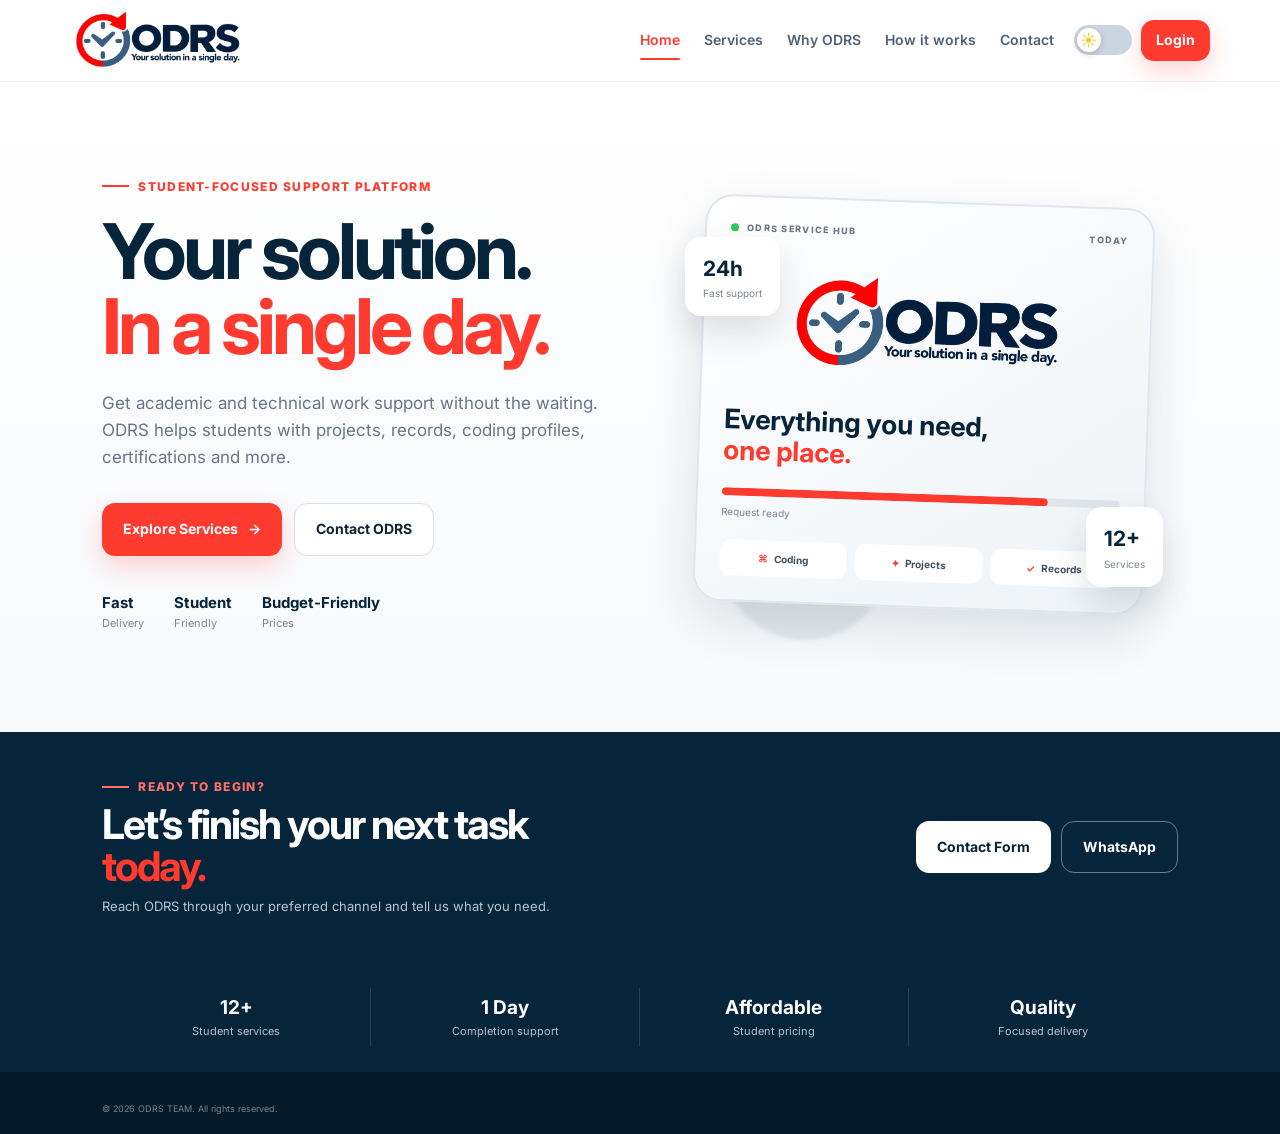
==== commit adff98f7: "Hide ODRS closed notice Changed SHOW_ODRS_CLOSED_NOTICE to false to hide notice." ====
--- a/index.html
+++ b/index.html
@@ -14,7 +14,7 @@
 <body>
 <!-- ODRS OFFICE CLOSED NOTICE -->
 <script>
-  const SHOW_ODRS_CLOSED_NOTICE = true;
+  const SHOW_ODRS_CLOSED_NOTICE = false;
 </script>
 
 <div id="odrsClosedNotice" class="odrs-closed-notice"
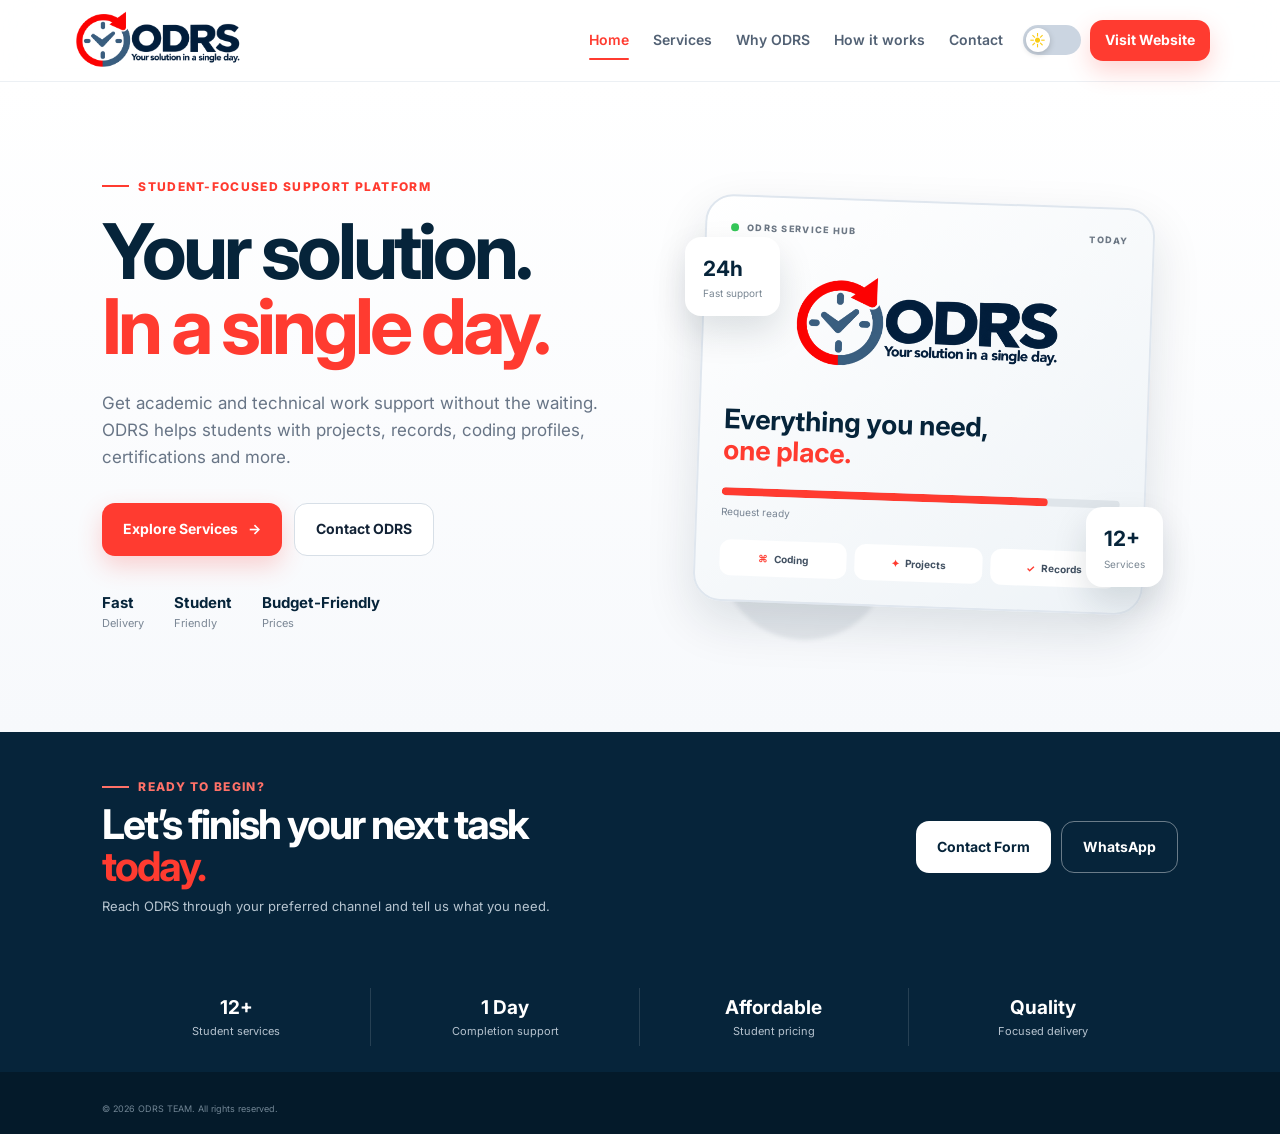
==== commit 0fe061aa: "Replace landing page Login with Visit Website" ====
--- a/index.html
+++ b/index.html
@@ -65,8 +65,8 @@
     </button>
       <!-- Login -->
       <a class="btn btn-primary btn-small"
-         href="https://odrs-company-io.vercel.app/login">
-         Login
+         href="https://odrs-company-io.vercel.app/home">
+         Visit Website
       </a>
       <!-- Mobile Menu -->
       <button class="menu-toggle" id="menuToggle" aria-label="Open menu">☰</button>
